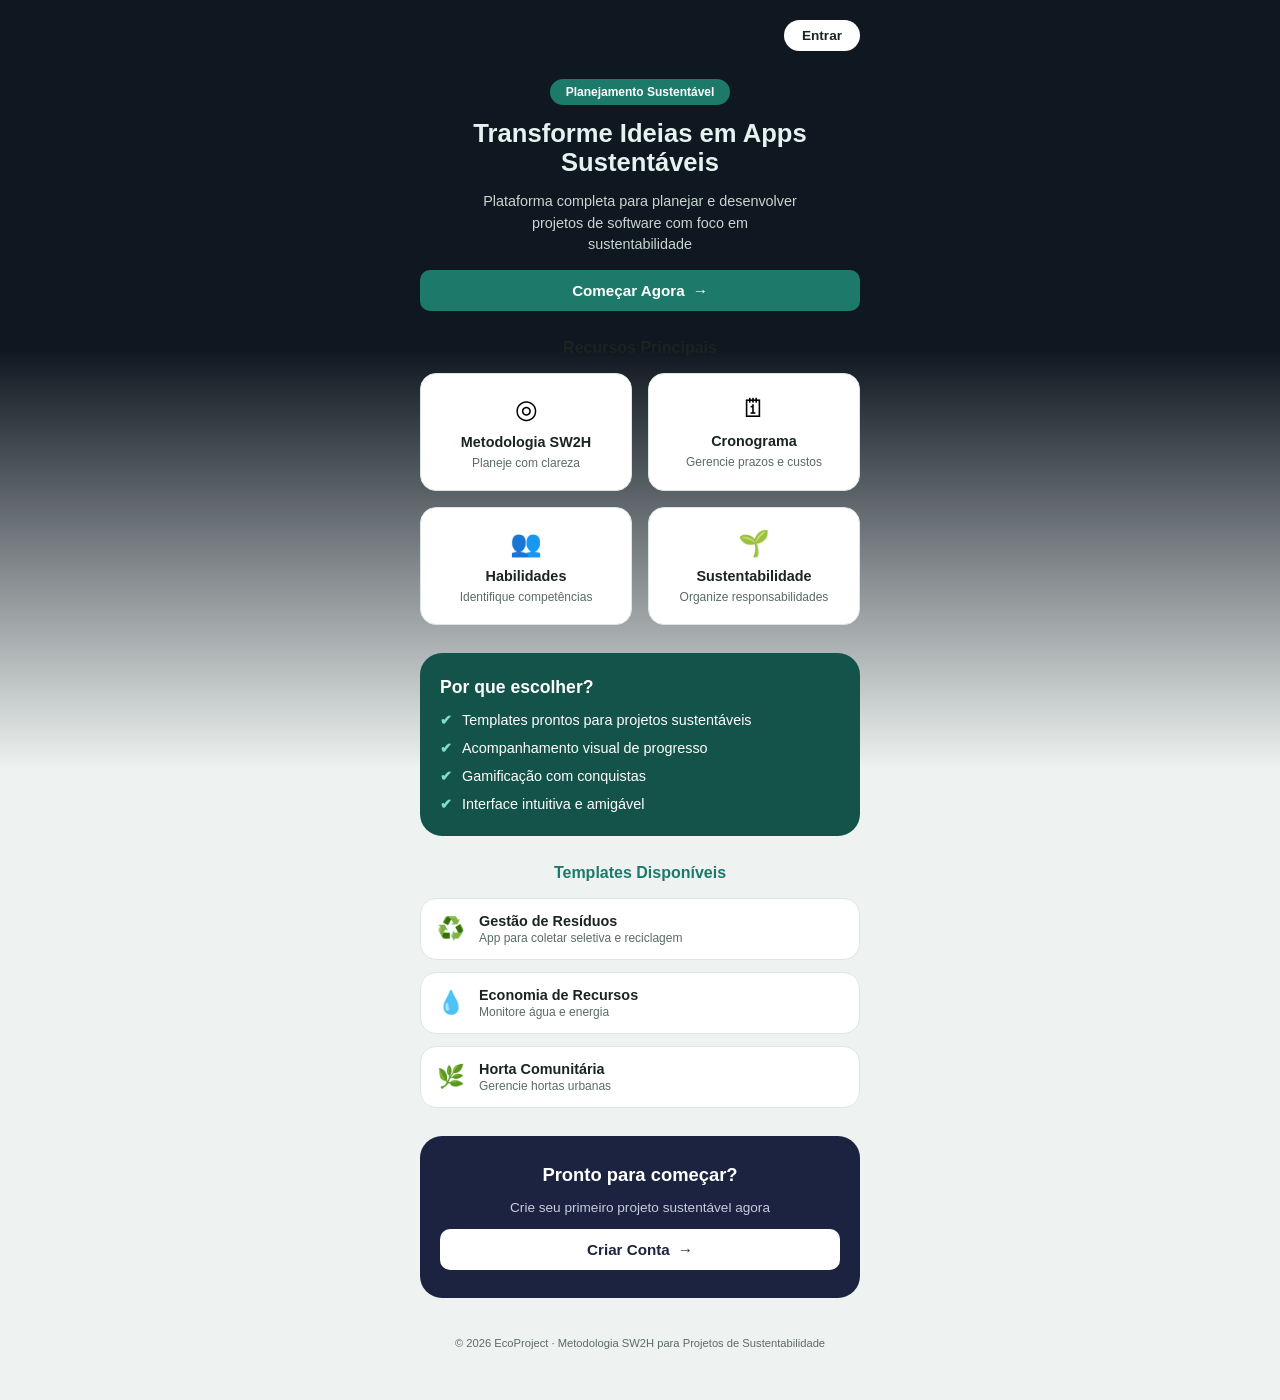
==== index.html @ 3ab9f87e "tst2" ====
<!DOCTYPE html>
<html lang="pt-BR">
<head>
  <meta charset="UTF-8">
  <meta name="viewport" content="width=device-width, initial-scale=1.0">
  <title>EcoProject - Planejamento Sustentável</title>
  <link rel="stylesheet" href="style.css">
</head>
<body>
 
  <div class="app">
 
    <!-- ===== HEADER ===== -->
    <header class="header">
      <button id="btn-entrar" class="btn btn-ghost">Entrar</button>
    </header>
 
    <!-- ===== HERO ===== -->
    <section class="hero">
      <span class="badge">Planejamento Sustentável</span>
      <h1 class="hero-title">Transforme Ideias em Apps Sustentáveis</h1>
      <p class="hero-subtitle">
        Plataforma completa para planejar e desenvolver projetos de software com foco em sustentabilidade
      </p>
      <button id="btn-comecar" class="btn btn-primary">
        Começar Agora <span class="arrow">→</span>
      </button>
    </section>
 
    <!-- ===== RECURSOS PRINCIPAIS ===== -->
    <section class="section">
      <h2 class="section-title">Recursos Principais</h2>
 
      <div class="cards-grid" id="recursos-grid">
        <button class="card card-feature" data-recurso="metodologia">
          <span class="card-icon icon-circle" aria-hidden="true">◎</span>
          <span class="card-title">Metodologia SW2H</span>
          <span class="card-desc">Planeje com clareza</span>
        </button>
 
        <button class="card card-feature" data-recurso="cronograma">
          <span class="card-icon icon-calendar" aria-hidden="true">🗓</span>
          <span class="card-title">Cronograma</span>
          <span class="card-desc">Gerencie prazos e custos</span>
        </button>
 
        <button class="card card-feature" data-recurso="habilidades">
          <span class="card-icon icon-people" aria-hidden="true">👥</span>
          <span class="card-title">Habilidades</span>
          <span class="card-desc">Identifique competências</span>
        </button>
 
        <button class="card card-feature" data-recurso="sustentabilidade">
          <span class="card-icon icon-leaf" aria-hidden="true">🌱</span>
          <span class="card-title">Sustentabilidade</span>
          <span class="card-desc">Organize responsabilidades</span>
        </button>
      </div>
    </section>
 
    <!-- ===== POR QUE ESCOLHER ===== -->
    <section class="section">
      <div class="highlight-box">
        <h2 class="highlight-title">Por que escolher?</h2>
        <ul class="check-list">
          <li><span class="check-icon">✔</span> Templates prontos para projetos sustentáveis</li>
          <li><span class="check-icon">✔</span> Acompanhamento visual de progresso</li>
          <li><span class="check-icon">✔</span> Gamificação com conquistas</li>
          <li><span class="check-icon">✔</span> Interface intuitiva e amigável</li>
        </ul>
      </div>
    </section>
 
    <!-- ===== TEMPLATES DISPONÍVEIS ===== -->
    <section class="section">
      <h2 class="section-title section-title-accent">Templates Disponíveis</h2>
 
      <div class="template-list" id="templates-list">
        <button class="template-item" data-template="residuos">
          <span class="template-icon">♻️</span>
          <span class="template-text">
            <span class="template-title">Gestão de Resíduos</span>
            <span class="template-desc">App para coletar seletiva e reciclagem</span>
          </span>
        </button>
 
        <button class="template-item" data-template="recursos">
          <span class="template-icon">💧</span>
          <span class="template-text">
            <span class="template-title">Economia de Recursos</span>
            <span class="template-desc">Monitore água e energia</span>
          </span>
        </button>
 
        <button class="template-item" data-template="horta">
          <span class="template-icon">🌿</span>
          <span class="template-text">
            <span class="template-title">Horta Comunitária</span>
            <span class="template-desc">Gerencie hortas urbanas</span>
          </span>
        </button>
      </div>
    </section>
 
    <!-- ===== CTA FINAL ===== -->
    <section class="section">
      <div class="cta-box">
        <h2 class="cta-title">Pronto para começar?</h2>
        <p class="cta-subtitle">Crie seu primeiro projeto sustentável agora</p>
        <button id="btn-criar-conta" class="btn btn-light">
          Criar Conta <span class="arrow">→</span>
        </button>
      </div>
    </section>
 
    <!-- ===== FOOTER ===== -->
    <footer class="footer">
      <p>© 2026 EcoProject · Metodologia SW2H para Projetos de Sustentabilidade</p>
    </footer>
 
  </div>
 
  <script src="script.js"></script>
</body>
</html>
---- style.css ----
/* =========================================================
   EcoProject — base de estilos
   Paleta pode ser trocada depois: basta editar as variáveis
   abaixo em :root.
   ========================================================= */
 
:root {
  /* Cores principais (paleta provisória — troquem à vontade) */
  --color-bg: #0f1720;
  --color-bg-soft: #eef3f1;
  --color-primary: #1d7a6b;
  --color-primary-dark: #145349;
  --color-primary-light: #e4f3ef;
  --color-accent: #2f6fed;
  --color-dark-box: #1b2340;
  --color-text: #1a2420;
  --color-text-muted: #5b6b66;
  --color-white: #ffffff;
  --color-border: #dbe6e2;
 
  /* Tipografia */
  --font-heading: "Segoe UI", "Helvetica Neue", Arial, sans-serif;
  --font-body: "Segoe UI", "Helvetica Neue", Arial, sans-serif;
 
  /* Espaçamentos */
  --radius-sm: 10px;
  --radius-md: 16px;
  --radius-lg: 22px;
  --gap: 16px;
}
 
* {
  box-sizing: border-box;
}
 
body {
  margin: 0;
  font-family: var(--font-body);
  color: var(--color-text);
  background: linear-gradient(180deg, var(--color-bg) 0%, var(--color-bg) 25%, var(--color-bg-soft) 55%);
}
 
.app {
  max-width: 480px;
  margin: 0 auto;
  padding: 20px 20px 40px;
  display: flex;
  flex-direction: column;
  gap: 28px;
}
 
/* ===== HEADER ===== */
.header {
  display: flex;
  justify-content: flex-end;
}
 
/* ===== BOTÕES ===== */
.btn {
  cursor: pointer;
  border: none;
  border-radius: var(--radius-sm);
  font-family: inherit;
  font-weight: 600;
  font-size: 0.95rem;
  padding: 12px 20px;
  display: inline-flex;
  align-items: center;
  justify-content: center;
  gap: 8px;
  transition: transform 0.15s ease, opacity 0.15s ease;
}
 
.btn:hover {
  opacity: 0.9;
}
 
.btn:active {
  transform: scale(0.98);
}
 
.btn:focus-visible {
  outline: 3px solid var(--color-accent);
  outline-offset: 2px;
}
 
.btn-ghost {
  background: var(--color-white);
  color: var(--color-text);
  padding: 8px 18px;
  border-radius: 999px;
  font-size: 0.85rem;
}
 
.btn-primary {
  background: var(--color-primary);
  color: var(--color-white);
  width: 100%;
}
 
.btn-light {
  background: var(--color-white);
  color: var(--color-dark-box);
  width: 100%;
}
 
.arrow {
  font-weight: 700;
}
 
/* ===== HERO ===== */
.hero {
  text-align: center;
  display: flex;
  flex-direction: column;
  align-items: center;
  gap: 14px;
  color: var(--color-white);
}
 
.badge {
  background: var(--color-primary);
  color: var(--color-white);
  font-size: 0.75rem;
  font-weight: 600;
  padding: 6px 16px;
  border-radius: 999px;
}
 
.hero-title {
  margin: 0;
  font-family: var(--font-heading);
  font-size: 1.6rem;
  font-weight: 700;
  color: var(--color-primary-light);
}
 
.hero-subtitle {
  margin: 0;
  font-size: 0.9rem;
  color: #c7d6d1;
  line-height: 1.5;
  max-width: 320px;
}
 
/* ===== SEÇÕES ===== */
.section {
  display: flex;
  flex-direction: column;
  gap: 16px;
}
 
.section-title {
  text-align: center;
  font-size: 1rem;
  font-weight: 700;
  margin: 0;
  color: var(--color-text);
}
 
.section-title-accent {
  color: var(--color-primary);
}
 
/* ===== CARDS DE RECURSOS ===== */
.cards-grid {
  display: grid;
  grid-template-columns: 1fr 1fr;
  gap: var(--gap);
}
 
.card {
  background: var(--color-white);
  border: 1px solid var(--color-border);
  border-radius: var(--radius-md);
  padding: 20px 14px;
  display: flex;
  flex-direction: column;
  align-items: center;
  text-align: center;
  gap: 6px;
  cursor: pointer;
  font-family: inherit;
}
 
.card:hover {
  border-color: var(--color-primary);
}
 
.card-icon {
  font-size: 1.6rem;
  margin-bottom: 4px;
}
 
.card-title {
  font-weight: 700;
  font-size: 0.9rem;
  color: var(--color-text);
}
 
.card-desc {
  font-size: 0.75rem;
  color: var(--color-text-muted);
}
 
/* ===== POR QUE ESCOLHER ===== */
.highlight-box {
  background: var(--color-primary-dark);
  color: var(--color-white);
  border-radius: var(--radius-lg);
  padding: 24px 20px;
}
 
.highlight-title {
  margin: 0 0 14px;
  font-size: 1.1rem;
  font-weight: 700;
}
 
.check-list {
  list-style: none;
  margin: 0;
  padding: 0;
  display: flex;
  flex-direction: column;
  gap: 12px;
  font-size: 0.9rem;
}
 
.check-list li {
  display: flex;
  align-items: center;
  gap: 10px;
}
 
.check-icon {
  color: #7fe0c8;
  font-weight: 700;
}
 
/* ===== TEMPLATES ===== */
.template-list {
  display: flex;
  flex-direction: column;
  gap: 12px;
}
 
.template-item {
  background: var(--color-white);
  border: 1px solid var(--color-border);
  border-radius: var(--radius-md);
  padding: 14px 16px;
  display: flex;
  align-items: center;
  gap: 14px;
  cursor: pointer;
  font-family: inherit;
  text-align: left;
}
 
.template-item:hover {
  border-color: var(--color-primary);
}
 
.template-icon {
  font-size: 1.4rem;
}
 
.template-text {
  display: flex;
  flex-direction: column;
  gap: 2px;
}
 
.template-title {
  font-weight: 700;
  font-size: 0.9rem;
  color: var(--color-text);
}
 
.template-desc {
  font-size: 0.75rem;
  color: var(--color-text-muted);
}
 
/* ===== CTA FINAL ===== */
.cta-box {
  background: var(--color-dark-box);
  color: var(--color-white);
  border-radius: var(--radius-lg);
  padding: 28px 20px;
  text-align: center;
  display: flex;
  flex-direction: column;
  gap: 14px;
  align-items: center;
}
 
.cta-title {
  margin: 0;
  font-size: 1.15rem;
  font-weight: 700;
}
 
.cta-subtitle {
  margin: 0;
  font-size: 0.85rem;
  color: #c9cbe0;
}
 
/* ===== FOOTER ===== */
.footer {
  text-align: center;
  font-size: 0.7rem;
  color: var(--color-text-muted);
}
 
/* ===== RESPONSIVO ===== */
@media (max-width: 360px) {
  .cards-grid {
    grid-template-columns: 1fr;
  }
}
 
/* Respeita usuários que preferem menos animação */
@media (prefers-reduced-motion: reduce) {
  * {
    transition: none !important;
  }
}
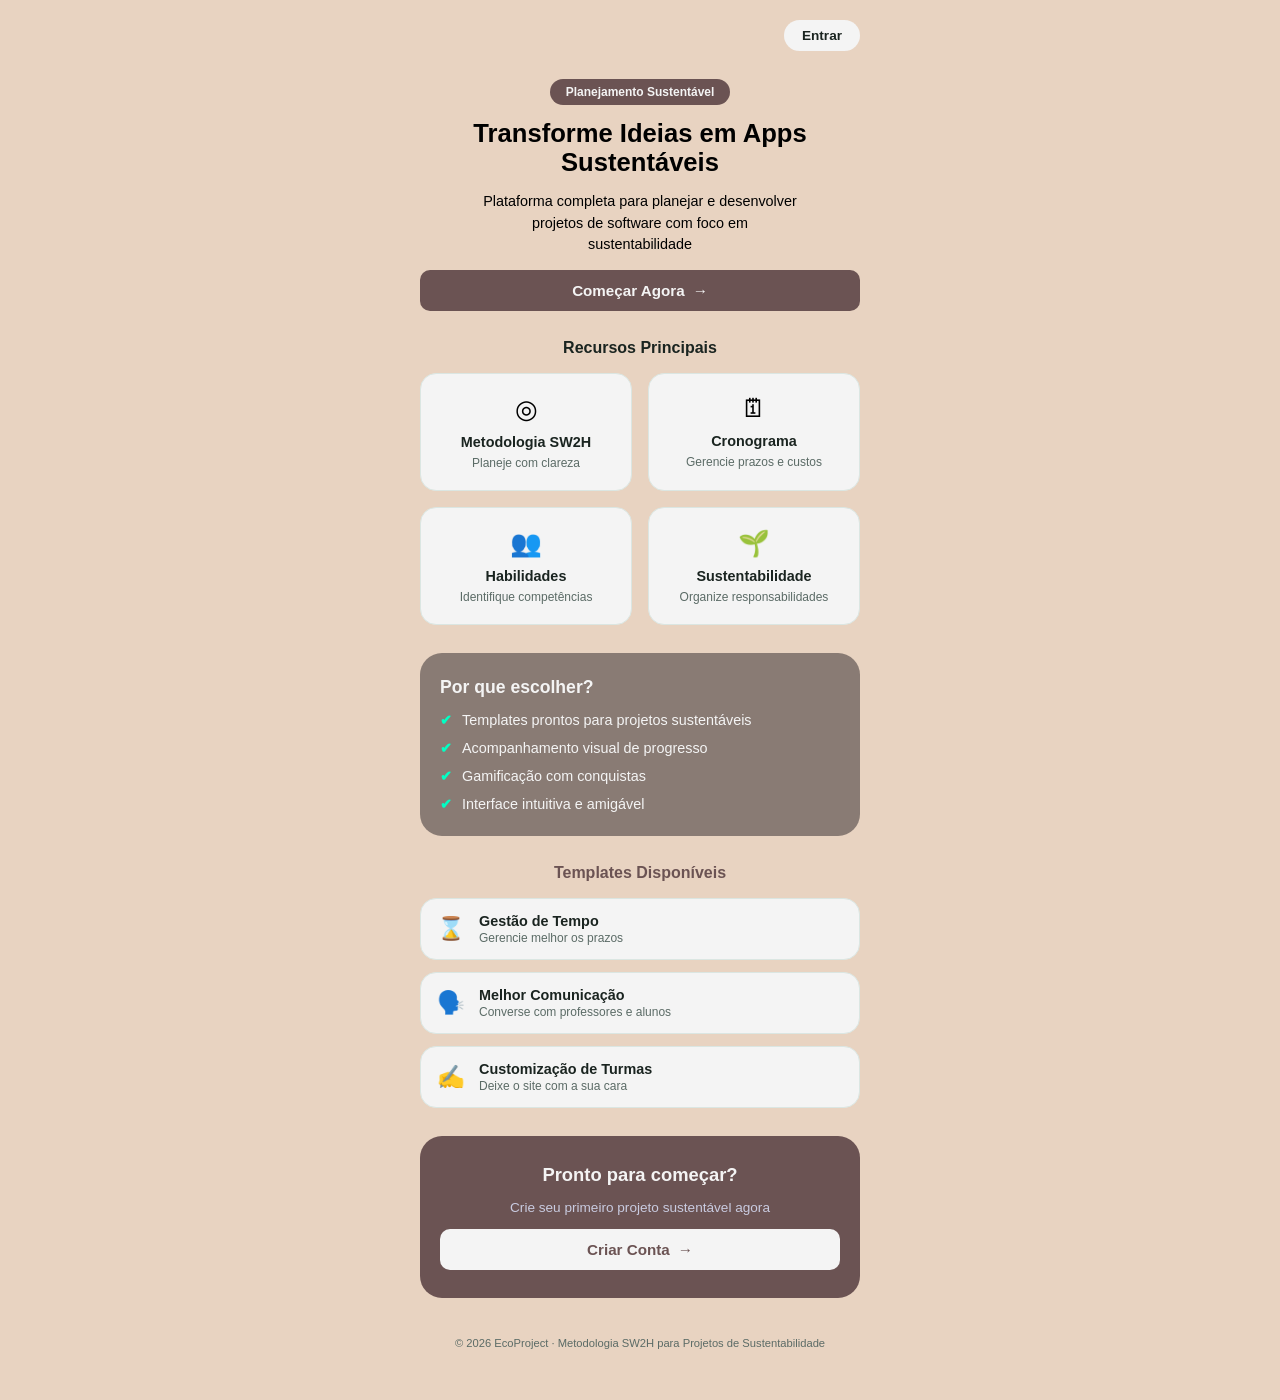
==== commit 5738b7e5: "tst7" ====
--- a/index.html
+++ b/index.html
@@ -77,26 +77,26 @@
  
       <div class="template-list" id="templates-list">
         <button class="template-item" data-template="residuos">
-          <span class="template-icon">♻️</span>
+          <span class="template-icon">⌛​</span>
           <span class="template-text">
-            <span class="template-title">Gestão de Resíduos</span>
-            <span class="template-desc">App para coletar seletiva e reciclagem</span>
+            <span class="template-title">Gestão de Tempo</span>
+            <span class="template-desc">Gerencie melhor os prazos</span>
           </span>
         </button>
  
         <button class="template-item" data-template="recursos">
-          <span class="template-icon">💧</span>
+          <span class="template-icon">🗣️​</span>
           <span class="template-text">
-            <span class="template-title">Economia de Recursos</span>
-            <span class="template-desc">Monitore água e energia</span>
+            <span class="template-title">Melhor Comunicação</span>
+            <span class="template-desc">Converse com professores e alunos</span>
           </span>
         </button>
  
         <button class="template-item" data-template="horta">
-          <span class="template-icon">🌿</span>
+          <span class="template-icon">✍️​</span>
           <span class="template-text">
-            <span class="template-title">Horta Comunitária</span>
-            <span class="template-desc">Gerencie hortas urbanas</span>
+            <span class="template-title">Customização de Turmas</span>
+            <span class="template-desc">Deixe o site com a sua cara</span>
           </span>
         </button>
       </div>
--- a/style.css
+++ b/style.css
@@ -6,16 +6,21 @@
  
 :root {
   /* Cores principais (paleta provisória — troquem à vontade) */
-  --color-bg: #0f1720;
-  --color-bg-soft: #eef3f1;
-  --color-primary: #1d7a6b;
-  --color-primary-dark: #145349;
+  --color-bg: #e8d3c1;
+  --color-bg-soft: #e8d3c1;
+  --color-primary: #6b5353;
+  --color-primary-dark: #0e0a1170;
+
   --color-primary-light: #e4f3ef;
   --color-accent: #2f6fed;
-  --color-dark-box: #1b2340;
+  --color-dark-box: #6b5353;
+  --color-primary-light: #000000;
+  --color-accent: #000000;
+  --color-dark-box: #6b5353;
+
   --color-text: #1a2420;
   --color-text-muted: #5b6b66;
-  --color-white: #ffffff;
+  --color-white: #f4f4f4;
   --color-border: #dbe6e2;
  
   /* Tipografia */
@@ -138,7 +143,7 @@
 .hero-subtitle {
   margin: 0;
   font-size: 0.9rem;
-  color: #c7d6d1;
+  color: #000000;
   line-height: 1.5;
   max-width: 320px;
 }
@@ -234,7 +239,11 @@
 }
  
 .check-icon {
-  color: #7fe0c8;
+
+  color: #26ffc9;
+
+  color: #01ffc4;
+
   font-weight: 700;
 }
  
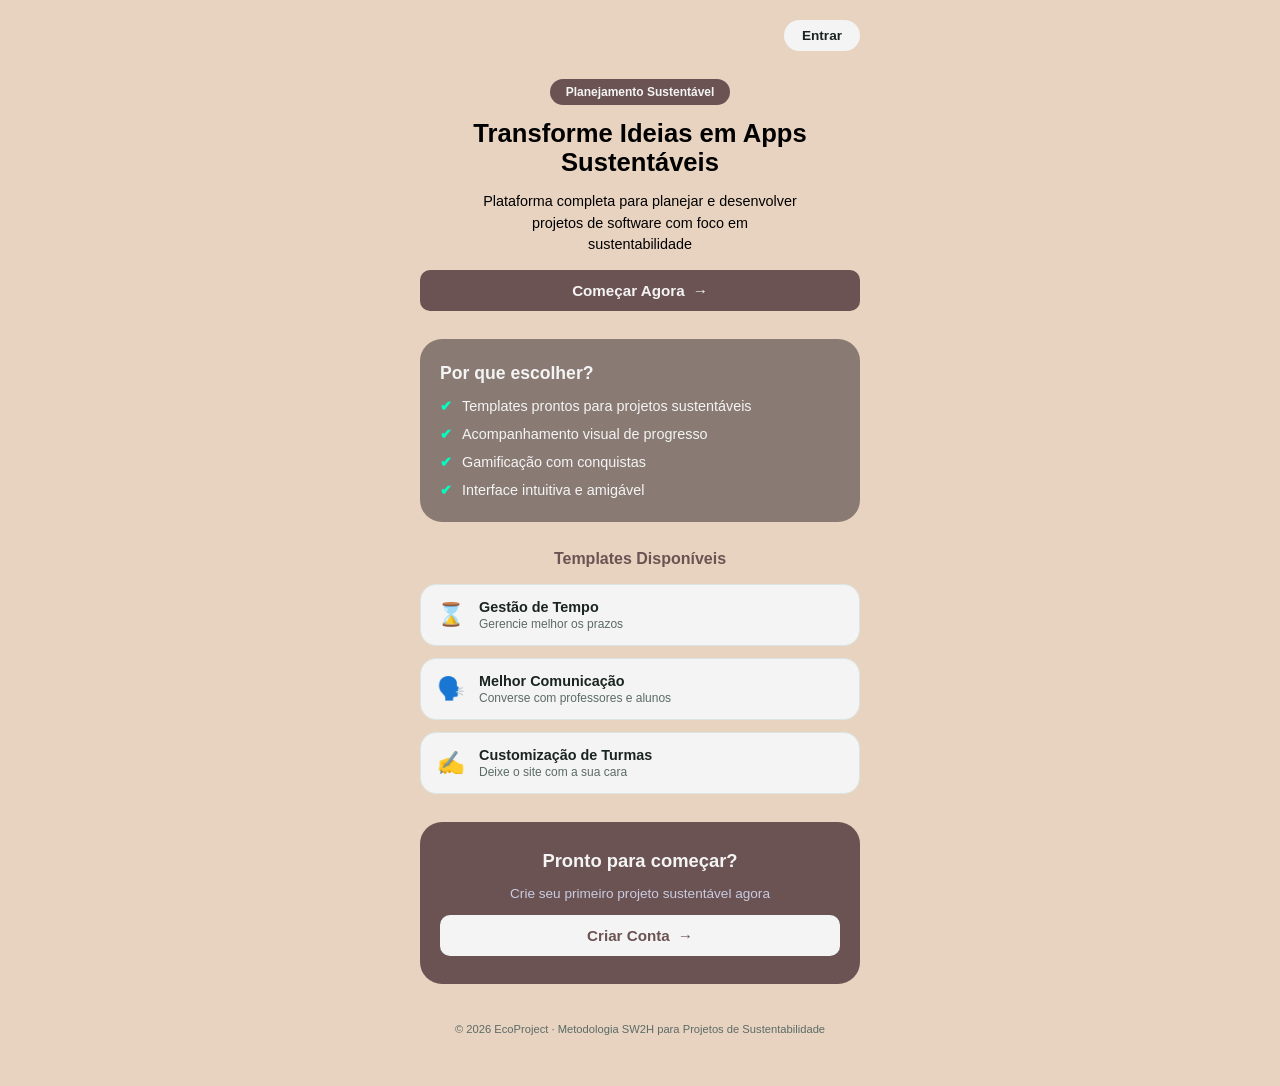
==== commit 2e153ad9: "01" ====
--- a/index.html
+++ b/index.html
@@ -25,37 +25,6 @@
       <button id="btn-comecar" class="btn btn-primary">
         Começar Agora <span class="arrow">→</span>
       </button>
-    </section>
- 
-    <!-- ===== RECURSOS PRINCIPAIS ===== -->
-    <section class="section">
-      <h2 class="section-title">Recursos Principais</h2>
- 
-      <div class="cards-grid" id="recursos-grid">
-        <button class="card card-feature" data-recurso="metodologia">
-          <span class="card-icon icon-circle" aria-hidden="true">◎</span>
-          <span class="card-title">Metodologia SW2H</span>
-          <span class="card-desc">Planeje com clareza</span>
-        </button>
- 
-        <button class="card card-feature" data-recurso="cronograma">
-          <span class="card-icon icon-calendar" aria-hidden="true">🗓</span>
-          <span class="card-title">Cronograma</span>
-          <span class="card-desc">Gerencie prazos e custos</span>
-        </button>
- 
-        <button class="card card-feature" data-recurso="habilidades">
-          <span class="card-icon icon-people" aria-hidden="true">👥</span>
-          <span class="card-title">Habilidades</span>
-          <span class="card-desc">Identifique competências</span>
-        </button>
- 
-        <button class="card card-feature" data-recurso="sustentabilidade">
-          <span class="card-icon icon-leaf" aria-hidden="true">🌱</span>
-          <span class="card-title">Sustentabilidade</span>
-          <span class="card-desc">Organize responsabilidades</span>
-        </button>
-      </div>
     </section>
  
     <!-- ===== POR QUE ESCOLHER ===== -->
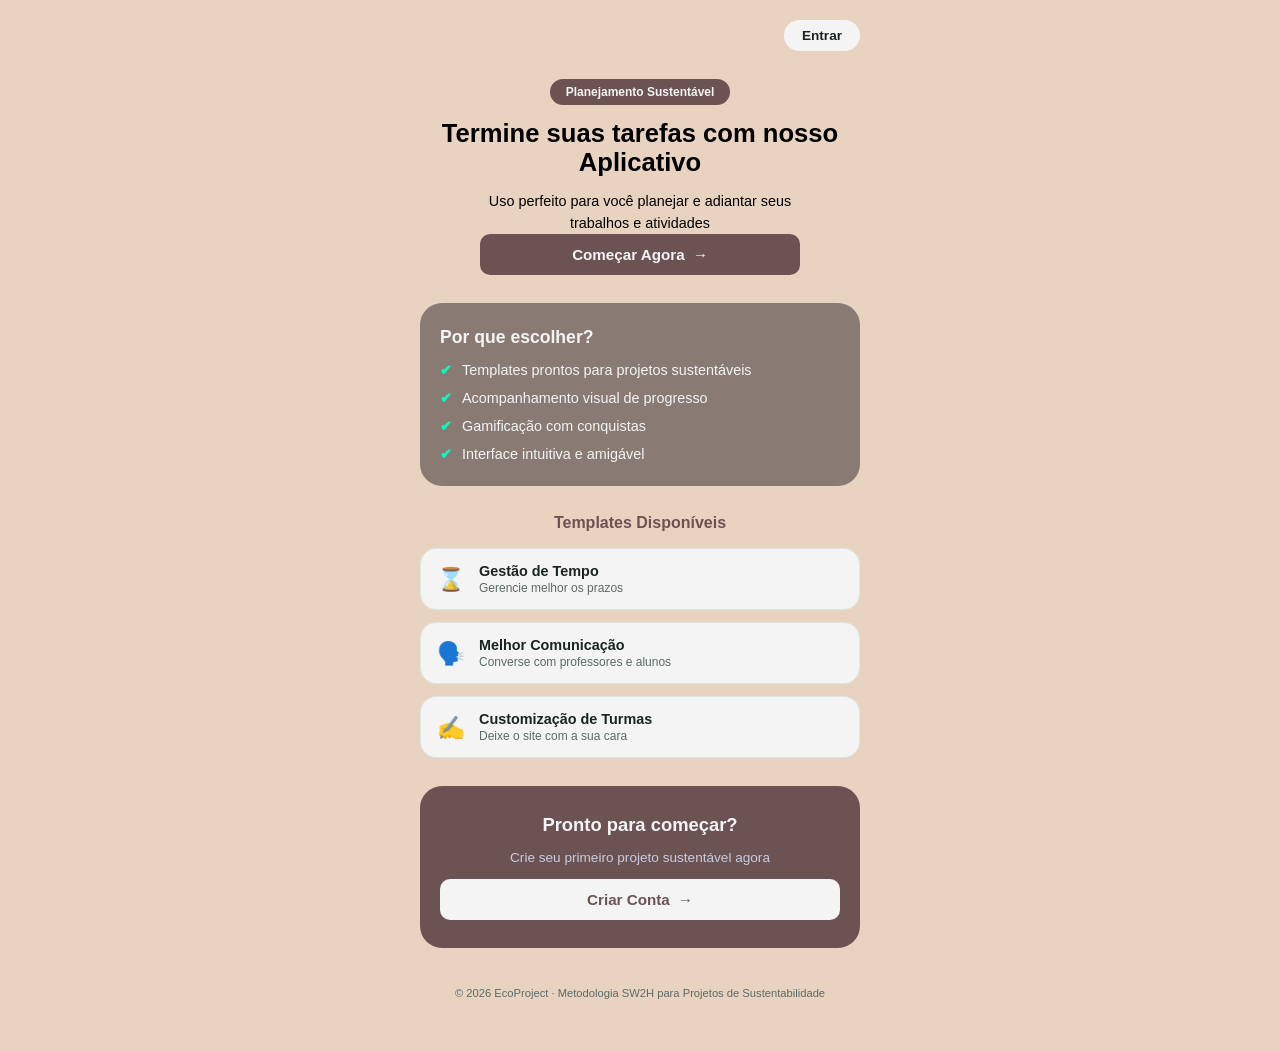
==== commit 8c486844: "02" ====
--- a/index.html
+++ b/index.html
@@ -18,10 +18,10 @@
     <!-- ===== HERO ===== -->
     <section class="hero">
       <span class="badge">Planejamento Sustentável</span>
-      <h1 class="hero-title">Transforme Ideias em Apps Sustentáveis</h1>
+      <h1 class="hero-title">Termine suas tarefas com nosso Aplicativo</h1>
       <p class="hero-subtitle">
-        Plataforma completa para planejar e desenvolver projetos de software com foco em sustentabilidade
-      </p>
+    
+        Uso perfeito para você planejar e adiantar seus trabalhos e atividades
       <button id="btn-comecar" class="btn btn-primary">
         Começar Agora <span class="arrow">→</span>
       </button>
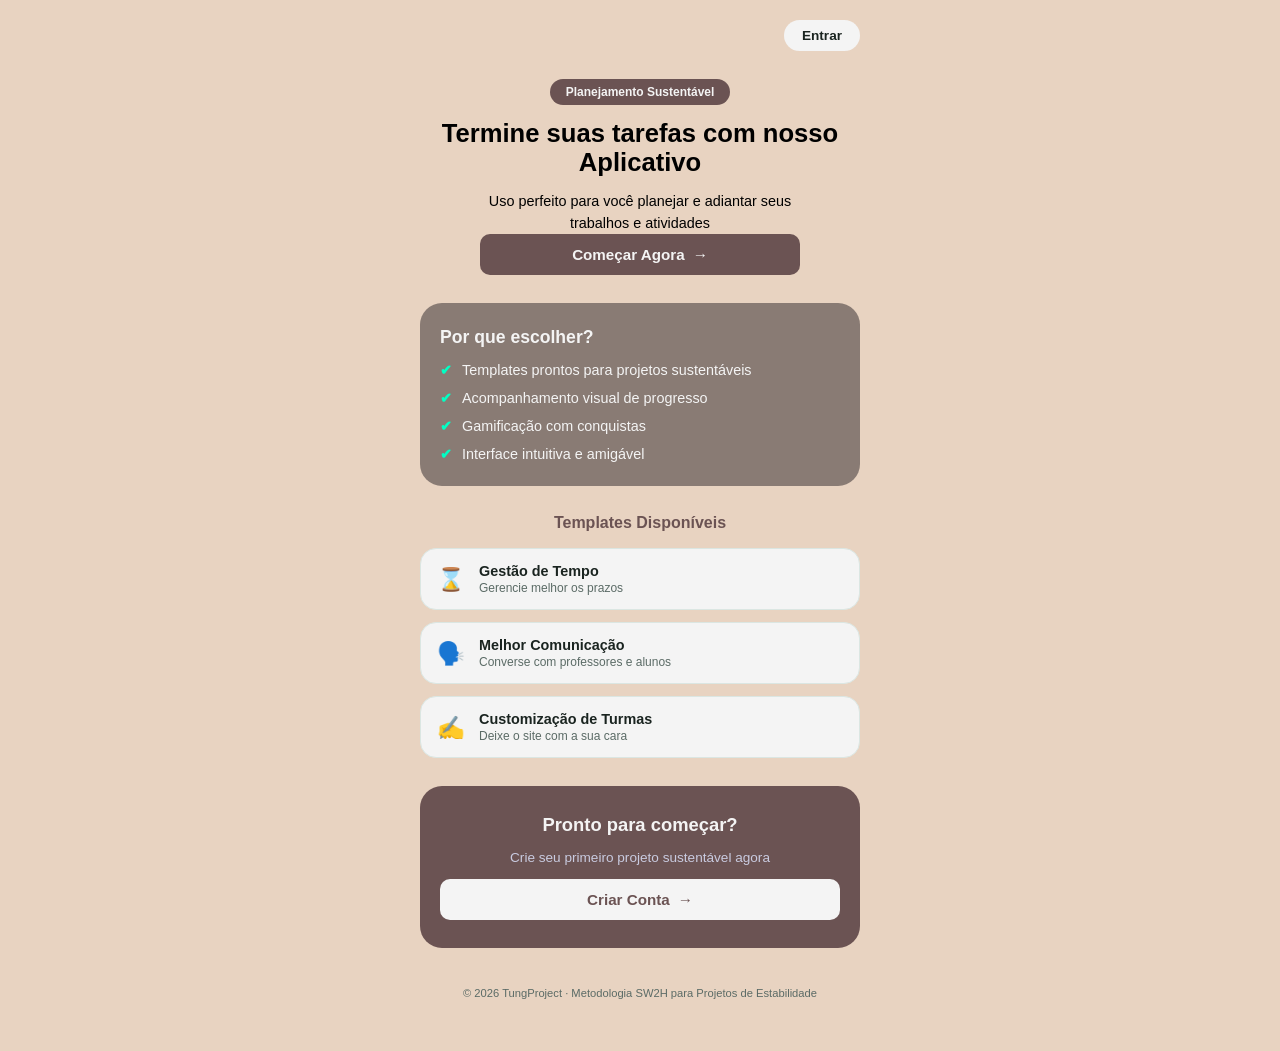
==== commit 1006b20e: "03" ====
--- a/index.html
+++ b/index.html
@@ -84,7 +84,7 @@
  
     <!-- ===== FOOTER ===== -->
     <footer class="footer">
-      <p>© 2026 EcoProject · Metodologia SW2H para Projetos de Sustentabilidade</p>
+      <p>© 2026 TungProject · Metodologia SW2H para Projetos de Estabilidade</p>
     </footer>
  
   </div>
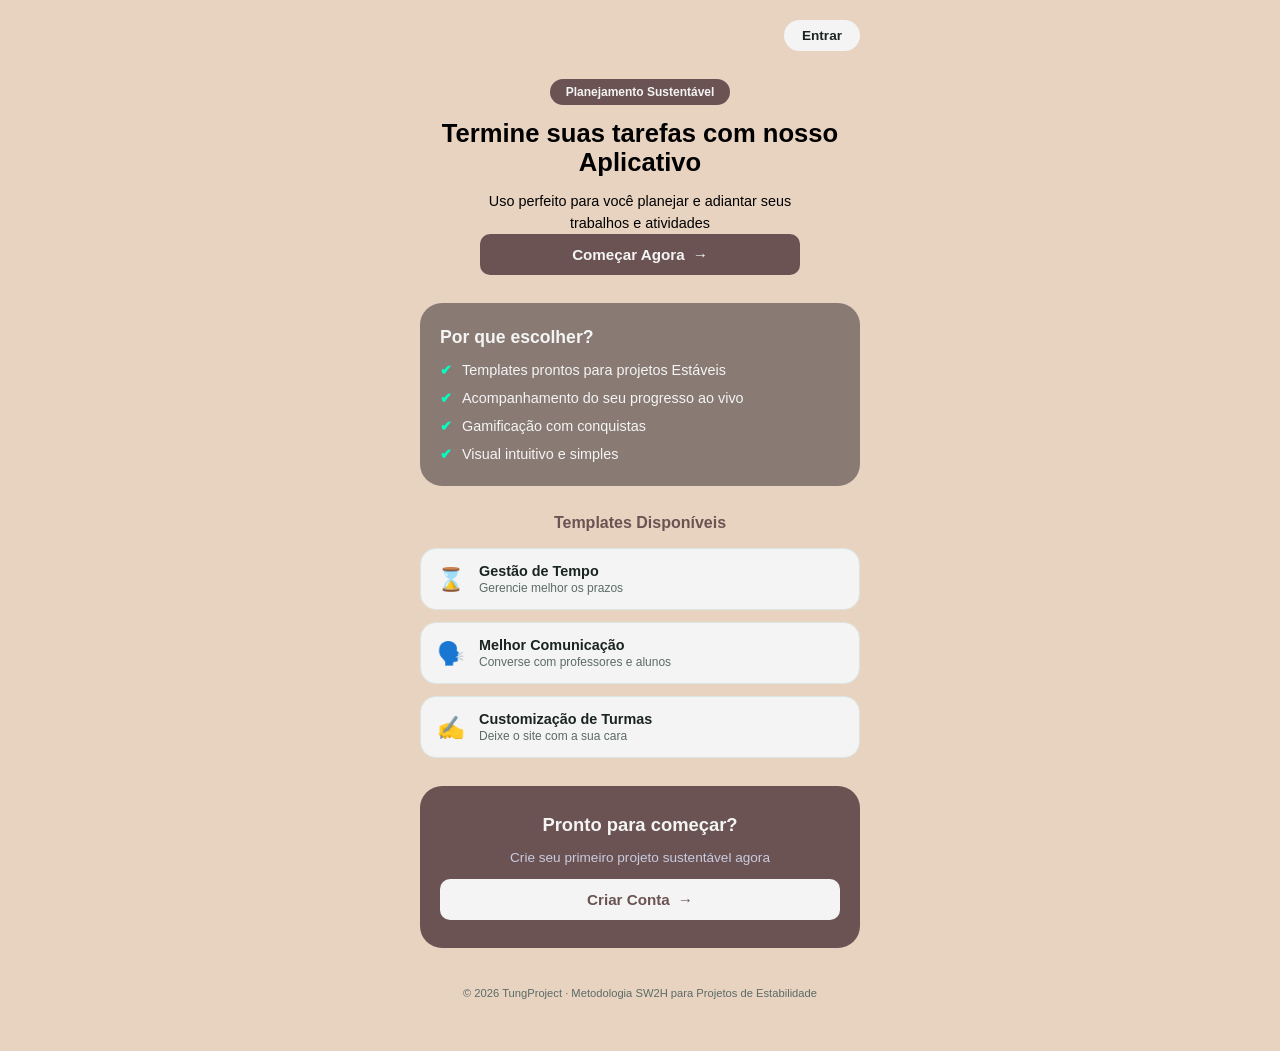
==== commit 143f976e: "2" ====
--- a/index.html
+++ b/index.html
@@ -32,10 +32,10 @@
       <div class="highlight-box">
         <h2 class="highlight-title">Por que escolher?</h2>
         <ul class="check-list">
-          <li><span class="check-icon">✔</span> Templates prontos para projetos sustentáveis</li>
-          <li><span class="check-icon">✔</span> Acompanhamento visual de progresso</li>
+          <li><span class="check-icon">✔</span> Templates prontos para projetos Estáveis</li>
+          <li><span class="check-icon">✔</span> Acompanhamento do seu progresso ao vivo</li>
           <li><span class="check-icon">✔</span> Gamificação com conquistas</li>
-          <li><span class="check-icon">✔</span> Interface intuitiva e amigável</li>
+          <li><span class="check-icon">✔</span> Visual intuitivo e simples</li>
         </ul>
       </div>
     </section>
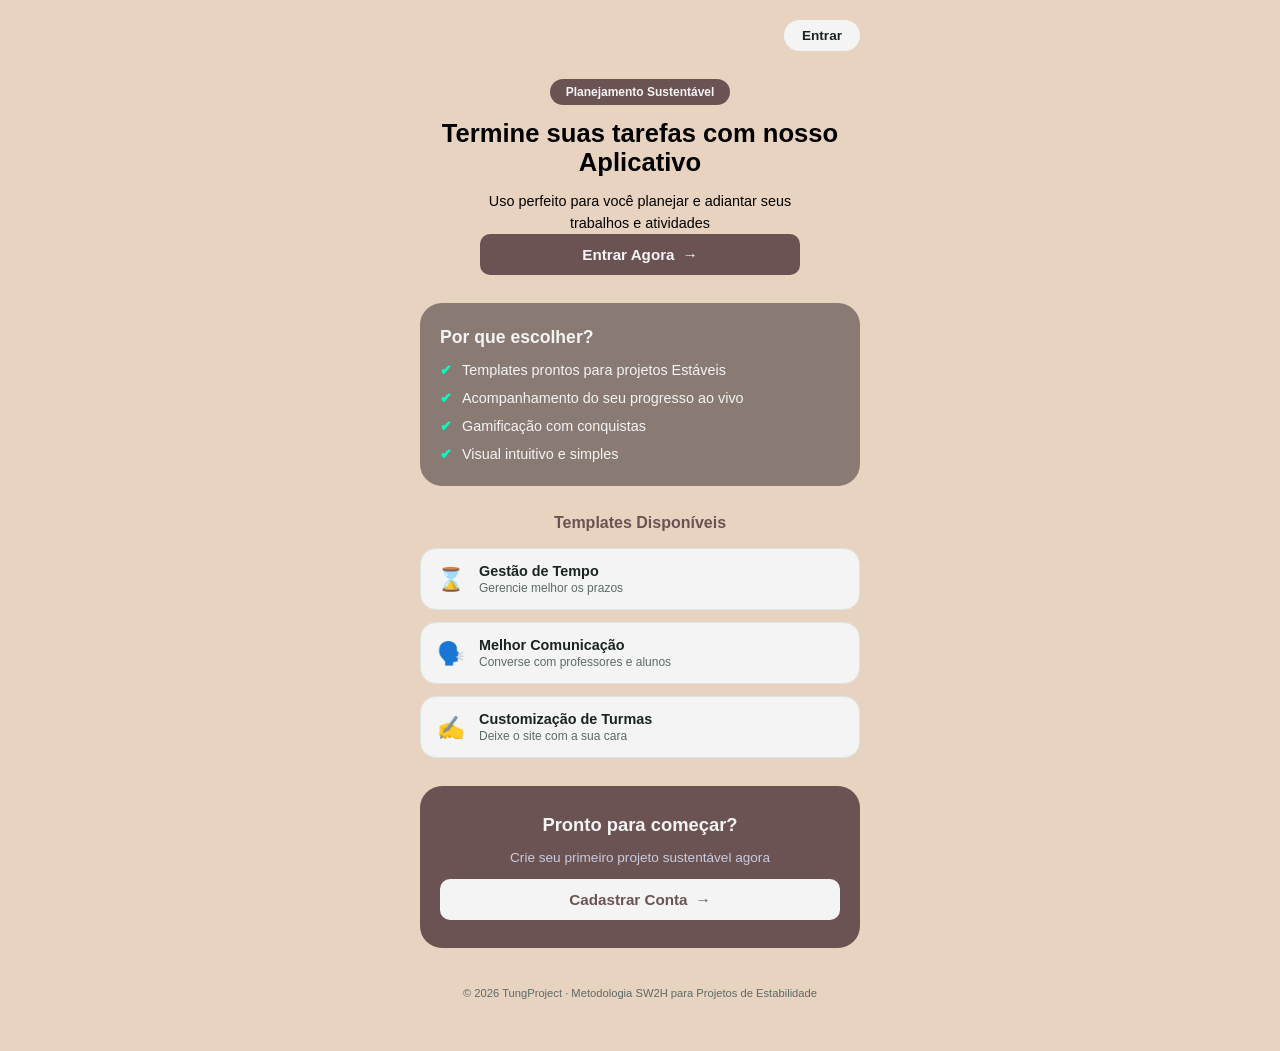
==== commit 817f043b: "3" ====
--- a/index.html
+++ b/index.html
@@ -23,7 +23,7 @@
     
         Uso perfeito para você planejar e adiantar seus trabalhos e atividades
       <button id="btn-comecar" class="btn btn-primary">
-        Começar Agora <span class="arrow">→</span>
+        Entrar Agora <span class="arrow">→</span>
       </button>
     </section>
  
@@ -77,7 +77,7 @@
         <h2 class="cta-title">Pronto para começar?</h2>
         <p class="cta-subtitle">Crie seu primeiro projeto sustentável agora</p>
         <button id="btn-criar-conta" class="btn btn-light">
-          Criar Conta <span class="arrow">→</span>
+          Cadastrar Conta <span class="arrow">→</span>
         </button>
       </div>
     </section>
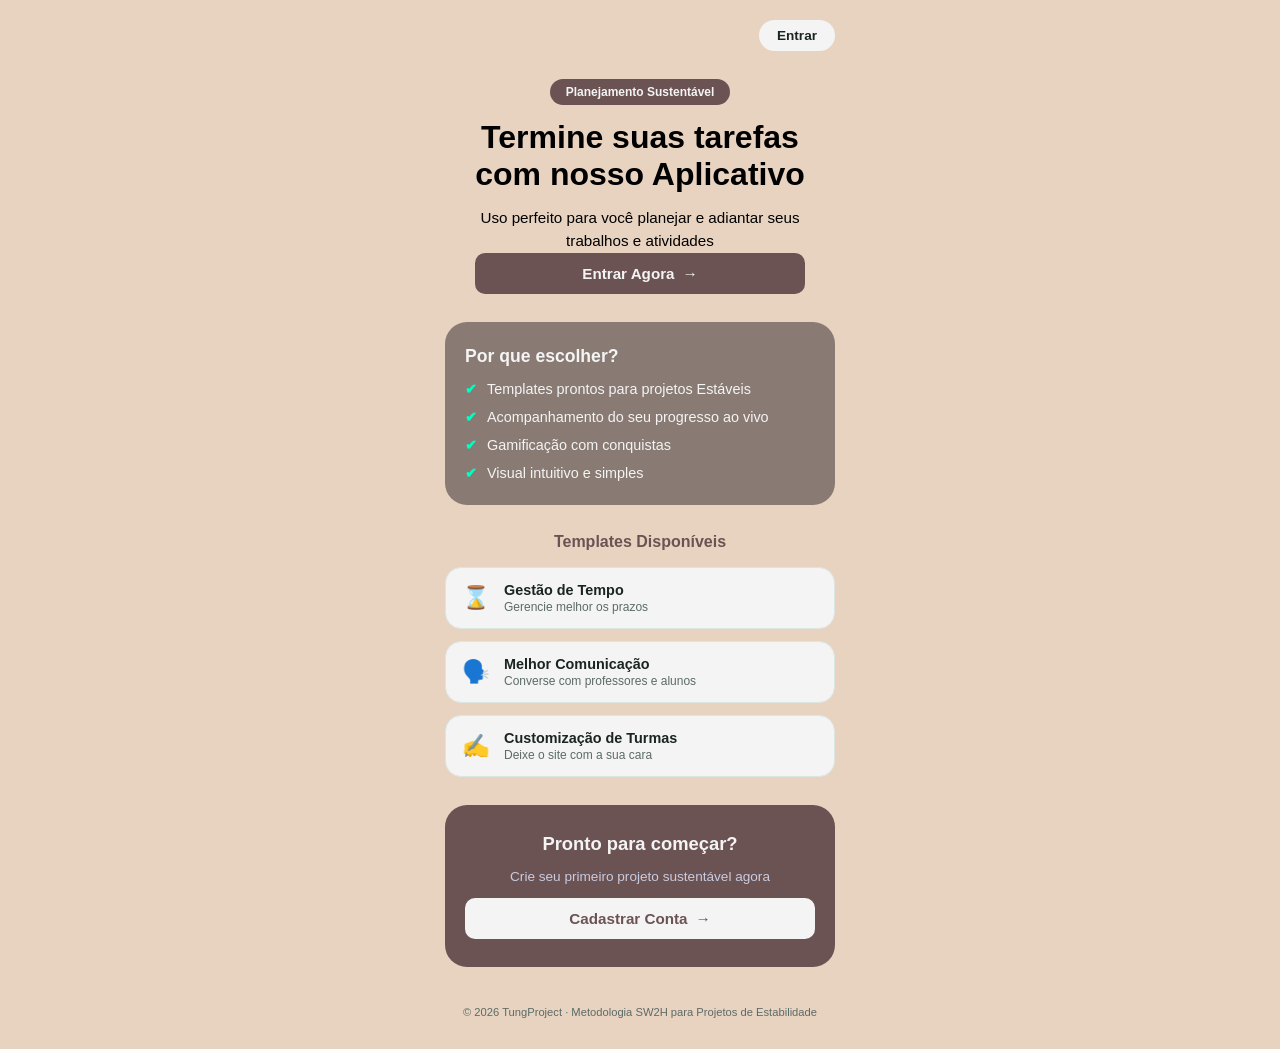
==== commit 2d8ffc6b: "tst55" ====
--- a/index.html
+++ b/index.html
@@ -3,7 +3,7 @@
 <head>
   <meta charset="UTF-8">
   <meta name="viewport" content="width=device-width, initial-scale=1.0">
-  <title>EcoProject - Planejamento Sustentável</title>
+  <title>TungProject - Planejamento Sustentável</title>
   <link rel="stylesheet" href="style.css">
 </head>
 <body>
--- a/style.css
+++ b/style.css
@@ -42,13 +42,23 @@
   margin: 0;
   font-family: var(--font-body);
   color: var(--color-text);
-  background: linear-gradient(180deg, var(--color-bg) 0%, var(--color-bg) 25%, var(--color-bg-soft) 55%);
+  background: linear-gradient(
+    180deg,
+    var(--color-bg) 0%,
+    var(--color-bg) 25%,
+    var(--color-bg-soft) 55%
+  );
+
+  display: flex;
+  justify-content: center;
+  min-height: 100vh;
 }
  
 .app {
-  max-width: 480px;
+  width: 100%;
+  max-width: 430px;
   margin: 0 auto;
-  padding: 20px 20px 40px;
+  padding: 20px;
   display: flex;
   flex-direction: column;
   gap: 28px;
@@ -56,6 +66,7 @@
  
 /* ===== HEADER ===== */
 .header {
+  width: 100%;
   display: flex;
   justify-content: flex-end;
 }
@@ -100,7 +111,9 @@
 .btn-primary {
   background: var(--color-primary);
   color: var(--color-white);
-  width: 100%;
+
+  width: 100%;
+  max-width: 340px;
 }
  
 .btn-light {
@@ -115,12 +128,13 @@
  
 /* ===== HERO ===== */
 .hero {
+  width: 100%;
   text-align: center;
   display: flex;
   flex-direction: column;
   align-items: center;
   gap: 14px;
-  color: var(--color-white);
+
 }
  
 .badge {
@@ -135,17 +149,18 @@
 .hero-title {
   margin: 0;
   font-family: var(--font-heading);
-  font-size: 1.6rem;
+  font-size: 2rem;
   font-weight: 700;
   color: var(--color-primary-light);
 }
  
 .hero-subtitle {
   margin: 0;
-  font-size: 0.9rem;
-  color: #000000;
+  font-size: 0.95rem;
+  color: #000;
   line-height: 1.5;
-  max-width: 320px;
+  width: 100%;
+  max-width: 330px;
 }
  
 /* ===== SEÇÕES ===== */
@@ -210,6 +225,7 @@
  
 /* ===== POR QUE ESCOLHER ===== */
 .highlight-box {
+  width: 100%;
   background: var(--color-primary-dark);
   color: var(--color-white);
   border-radius: var(--radius-lg);
@@ -255,6 +271,7 @@
 }
  
 .template-item {
+  width: 100%;
   background: var(--color-white);
   border: 1px solid var(--color-border);
   border-radius: var(--radius-md);
@@ -294,6 +311,7 @@
  
 /* ===== CTA FINAL ===== */
 .cta-box {
+  width: 100%;
   background: var(--color-dark-box);
   color: var(--color-white);
   border-radius: var(--radius-lg);
@@ -319,6 +337,7 @@
  
 /* ===== FOOTER ===== */
 .footer {
+  width: 100%;
   text-align: center;
   font-size: 0.7rem;
   color: var(--color-text-muted);
@@ -337,4 +356,41 @@
     transition: none !important;
   }
 }
- 
+img {
+  max-width: 100%;
+  display: block;
+}
+
+button {
+  max-width: 100%;
+}
+
+.section {
+  width: 100%;
+}
+
+@media (max-width: 480px) {
+
+  .app {
+    padding: 16px;
+  }
+
+  .hero-title {
+    font-size: 1.8rem;
+  }
+
+  .hero-subtitle {
+    max-width: 100%;
+  }
+
+  .btn-primary,
+  .btn-light {
+    width: 100%;
+  }
+
+  .highlight-box,
+  .cta-box {
+    padding: 20px;
+  }
+}
+ 
